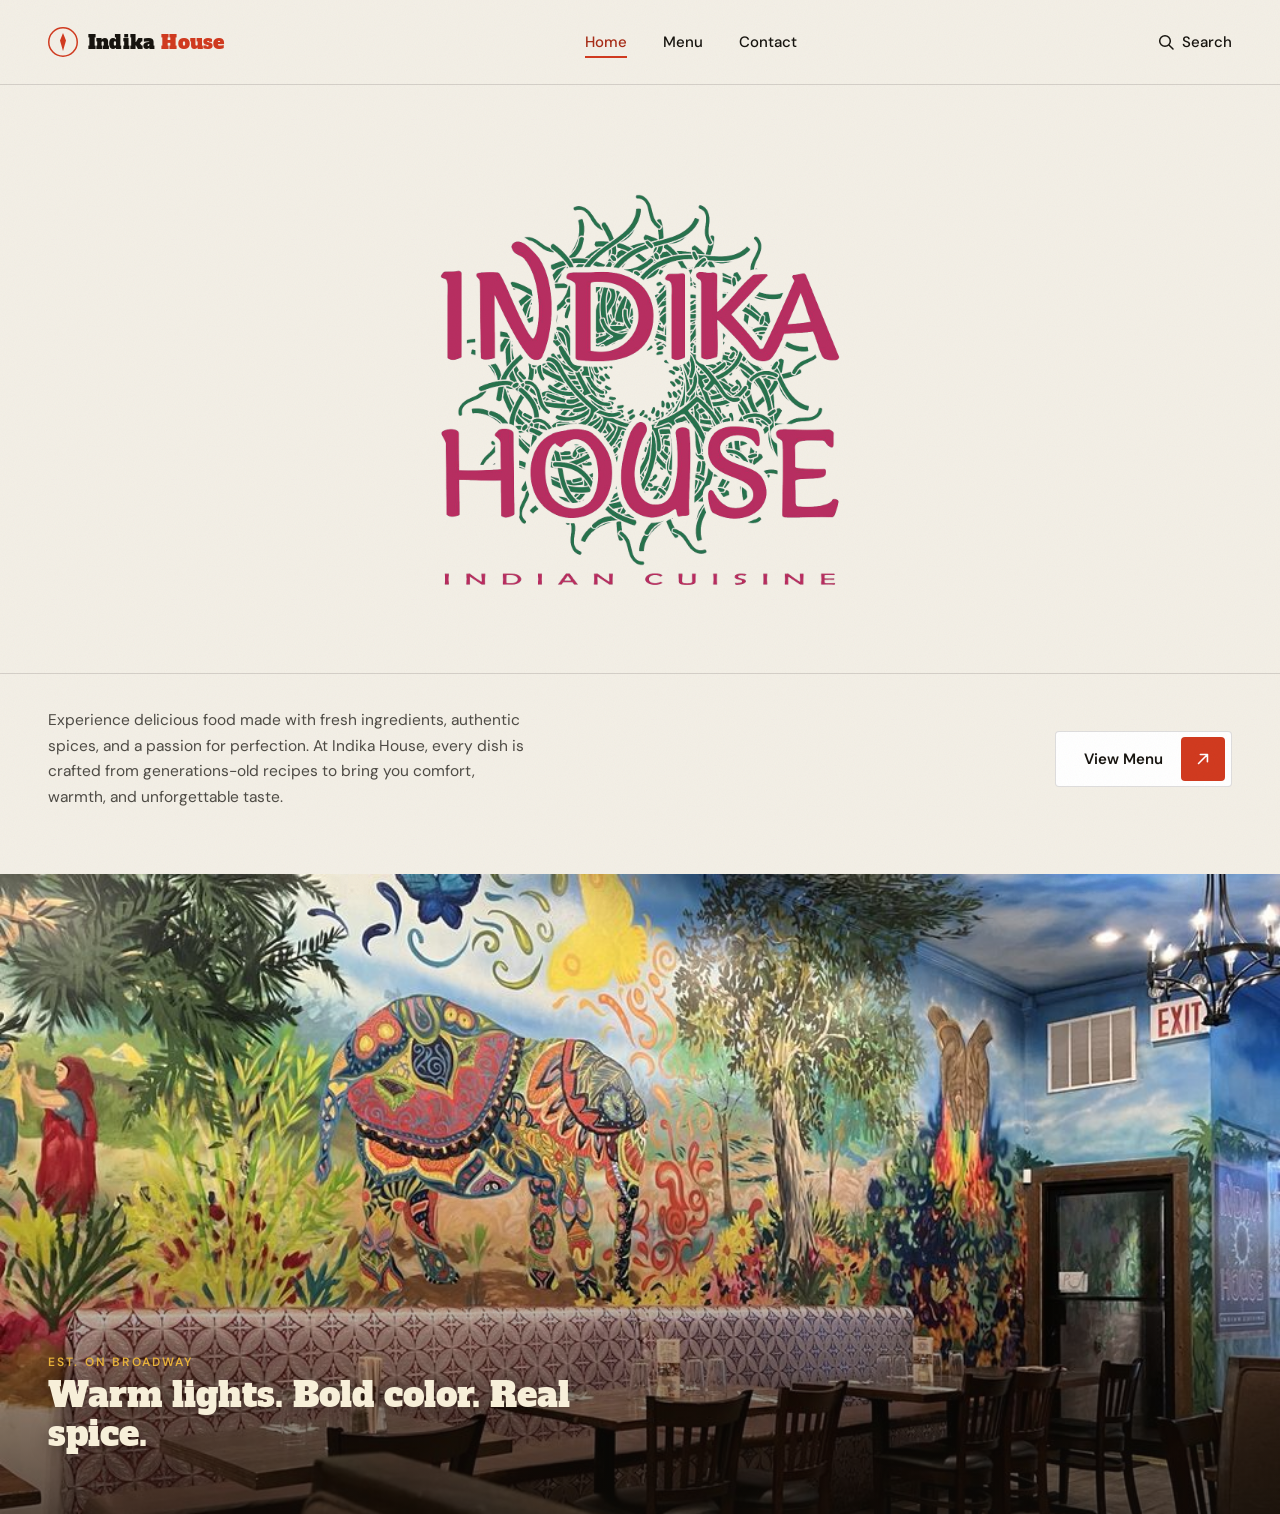
==== index.html @ 2efe0230 "Merge View Menu button and arrow into a single hover-animated button The white button and the separa" ====
<!doctype html>
<html lang="en">
<head>
<meta charset="UTF-8" />
<meta name="viewport" content="width=device-width, initial-scale=1.0" />
<title>Indika House — Indian Cuisine</title>
<meta name="description" content="Indika House — authentic Indian cuisine made with fresh ingredients and traditional flavor." />

<link rel="stylesheet" href="css/style.css" />
</head>
<body>

<div class="noise-overlay" aria-hidden="true"></div>

<header class="site-header">
  <div class="wrap header-inner">
    <a href="#top" class="logo">
      <span class="logo-mark" aria-hidden="true">
        <svg viewBox="0 0 40 40" width="30" height="30">
          <circle cx="20" cy="20" r="19" fill="none" stroke="currentColor" stroke-width="2"/>
          <path d="M20 8 L24 18 L20 32 L16 18 Z" fill="currentColor"/>
        </svg>
      </span>
      <span class="logo-text">Indika <span class="logo-text-accent">House</span></span>
    </a>

    <nav class="main-nav" aria-label="Primary">
      <a href="index.html" class="active">Home</a>
      <a href="menu.html">Menu</a>
      <a href="contact.html">Contact</a>
    </nav>

    <div class="header-actions">
      <button class="icon-link" type="button" aria-label="Search">
        <svg width="16" height="16" viewBox="0 0 16 16"><circle cx="7" cy="7" r="5.3" fill="none" stroke="currentColor" stroke-width="1.5"/><line x1="11.2" y1="11.2" x2="15" y2="15" stroke="currentColor" stroke-width="1.5" stroke-linecap="round"/></svg>
        <span>Search</span>
      </button>
    </div>
  </div>
</header>

<main id="top">

  <section class="hero">
    <div class="wrap">
      <h1 class="hero-title hero-title--logo">
        <span class="line line-1">
          <img class="hero-logo-img" src="images/logo.png" alt="Indika House — Indian Cuisine" />
        </span>
      </h1>
    </div>

    <div class="hero-rule"></div>

    <div class="wrap hero-lower">
      <p class="hero-copy">
        Experience delicious food made with fresh ingredients, authentic spices, and a passion for
        perfection. At Indika House, every dish is crafted from generations-old recipes to bring you
        comfort, warmth, and unforgettable taste.
      </p>
      <div class="hero-cta">
        <a href="menu.html" class="btn-view-menu">
          <span>View Menu</span>
          <span class="btn-view-menu-icon" aria-hidden="true">
            <svg width="16" height="16" viewBox="0 0 18 18"><path d="M4 14L14 4M14 4H6M14 4V12" stroke="currentColor" stroke-width="1.8" fill="none" stroke-linecap="round" stroke-linejoin="round"/></svg>
          </span>
        </a>
      </div>
    </div>
  </section>

  <section class="interior" aria-label="Restaurant interior">
    <div class="interior-photo"></div>

    <div class="interior-caption wrap">
      <span class="interior-caption-eyebrow">Est. on Broadway</span>
      <span class="interior-caption-title">Warm lights. Bold color. Real spice.</span>
    </div>
  </section>

</main>

<script src="js/main.js"></script>
</body>
</html>
---- css/style.css ----
/* ---------------------------------------------------------
   Fonts (self-hosted)
--------------------------------------------------------- */
@font-face {
  font-family: "Alfa Slab One";
  font-style: normal;
  font-weight: 400;
  font-display: swap;
  src: url("../fonts/alfa-slab-one-latin.woff2") format("woff2");
}
@font-face {
  font-family: "DM Sans";
  font-style: normal;
  font-weight: 100 1000;
  font-display: swap;
  src: url("../fonts/dm-sans-variable.woff2") format("woff2-variations"), url("../fonts/dm-sans-variable.woff2") format("woff2");
}

/* ---------------------------------------------------------
   Indika House — design tokens
--------------------------------------------------------- */
:root {
  --cream: #f3efe6;
  --cream-2: #ece5d6;
  --ink: #17140f;
  --red: #d13a1f;
  --red-dark: #a72c17;
  --gold: #e7b23a;
  --green: #2c3f2b;
  --line: rgba(23, 20, 15, 0.14);

  --font-display: "Alfa Slab One", "Georgia", serif;
  --font-body: "DM Sans", "Helvetica Neue", Arial, sans-serif;

  --wrap: 1240px;
}

* { box-sizing: border-box; }

html { scroll-behavior: smooth; }

body {
  margin: 0;
  background: var(--cream);
  color: var(--ink);
  font-family: var(--font-body);
  -webkit-font-smoothing: antialiased;
  overflow-x: hidden;
}

a { color: inherit; text-decoration: none; }
button { font-family: inherit; cursor: pointer; }

.wrap {
  max-width: var(--wrap);
  margin: 0 auto;
  padding: 0 28px;
}

/* subtle paper grain over the whole page */
.noise-overlay {
  position: fixed;
  inset: 0;
  pointer-events: none;
  z-index: 999;
  opacity: 0.05;
  mix-blend-mode: multiply;
  background-image: url("data:image/svg+xml;utf8,<svg xmlns='http://www.w3.org/2000/svg' width='120' height='120'><filter id='n'><feTurbulence type='fractalNoise' baseFrequency='0.9' numOctaves='2' stitchTiles='stitch'/></filter><rect width='100%25' height='100%25' filter='url(%23n)'/></svg>");
}

/* ---------------------------------------------------------
   Header
--------------------------------------------------------- */
.site-header {
  border-bottom: 1px solid var(--line);
  position: relative;
  z-index: 10;
}

.header-inner {
  display: flex;
  align-items: center;
  justify-content: space-between;
  gap: 24px;
  height: 84px;
}

.logo {
  display: flex;
  align-items: center;
  gap: 10px;
  flex-shrink: 0;
}
.logo-mark { color: var(--red); display: flex; }
.logo-text {
  font-family: var(--font-display);
  font-size: 19px;
  letter-spacing: 0.01em;
  color: var(--ink);
}
.logo-text-accent { color: var(--red); }

.main-nav {
  display: flex;
  align-items: center;
  gap: 36px;
  font-size: 15px;
  font-weight: 500;
}
.main-nav a {
  display: inline-flex;
  align-items: center;
  gap: 6px;
  position: relative;
  padding: 4px 0;
  transition: color 0.2s ease;
}
.main-nav a::after {
  content: "";
  position: absolute;
  left: 0; right: 100%;
  bottom: -2px;
  height: 2px;
  background: var(--red);
  transition: right 0.25s ease;
}
.main-nav a:hover { color: var(--red-dark); }
.main-nav a:hover::after { right: 0; }
.main-nav a.active { color: var(--red-dark); }
.main-nav a.active::after { right: 0; }

.header-actions {
  display: flex;
  align-items: center;
  gap: 22px;
  font-size: 15px;
  font-weight: 500;
  flex-shrink: 0;
}
.icon-link {
  display: inline-flex;
  align-items: center;
  gap: 8px;
  background: none;
  border: none;
  color: inherit;
  padding: 0;
  font-size: 15px;
  font-weight: 500;
}
.icon-link:hover { color: var(--red-dark); }

/* ---------------------------------------------------------
   Hero
--------------------------------------------------------- */
.hero {
  padding-top: 56px;
}

.hero-title {
  margin: 0;
  font-family: var(--font-display);
  line-height: 0.82;
  text-align: center;
  letter-spacing: -0.01em;
}

.line { display: block; overflow: hidden; }

.word {
  display: inline-block;
  font-size: clamp(64px, 16vw, 232px);
  opacity: 0;
  transform: translateY(70%);
  animation: riseIn 0.9s cubic-bezier(0.16, 1, 0.3, 1) forwards;
}
.word-indika {
  color: var(--red);
  animation-delay: 0.05s;
}
.word-house {
  color: var(--ink);
  -webkit-text-stroke: 0px;
  animation-delay: 0.22s;
}

@keyframes riseIn {
  to { opacity: 1; transform: translateY(0); }
}

.hero-title--logo { padding: 8px 0 4px; }

.hero-logo-img {
  display: block;
  margin: 0 auto;
  width: min(480px, 76vw);
  height: auto;
  opacity: 0;
  transform: translateY(70%);
  animation: riseIn 0.9s cubic-bezier(0.16, 1, 0.3, 1) forwards;
  animation-delay: 0.12s;
}

.hero-rule {
  height: 1px;
  background: var(--line);
  margin: 40px 0 0;
}

.hero-lower {
  display: grid;
  grid-template-columns: 1fr auto;
  align-items: center;
  gap: 40px;
  padding: 34px 28px 64px;
}

.hero-copy {
  margin: 0;
  max-width: 480px;
  font-size: 15.5px;
  line-height: 1.65;
  color: rgba(23, 20, 15, 0.75);
}

.hero-cta {
  display: flex;
  align-items: stretch;
  gap: 10px;
  flex-shrink: 0;
}

.btn-view-menu {
  display: inline-flex;
  align-items: center;
  gap: 18px;
  padding: 6px 6px 6px 28px;
  height: 56px;
  background: #fff;
  border: 1px solid var(--line);
  border-radius: 4px;
  font-weight: 600;
  font-size: 15px;
  color: var(--ink);
  white-space: nowrap;
  transition: background 0.25s ease, color 0.25s ease, transform 0.25s ease, box-shadow 0.25s ease;
}
.btn-view-menu:hover {
  background: var(--ink);
  color: var(--cream);
  transform: translateY(-2px);
  box-shadow: 0 10px 24px rgba(23, 20, 15, 0.16);
}

.btn-view-menu-icon {
  display: inline-flex;
  align-items: center;
  justify-content: center;
  width: 44px;
  height: 44px;
  border-radius: 4px;
  background: var(--red);
  color: #fff;
  flex-shrink: 0;
  transition: background 0.25s ease, transform 0.35s cubic-bezier(0.2, 0.8, 0.2, 1);
}
.btn-view-menu:hover .btn-view-menu-icon {
  background: var(--red-dark);
  transform: rotate(45deg);
}
.btn-view-menu:active .btn-view-menu-icon {
  transform: rotate(45deg) scale(0.92);
}

/* ---------------------------------------------------------
   Simple page hero (Menu / Contact placeholders)
--------------------------------------------------------- */
.page-hero {
  padding-top: 56px;
  min-height: calc(100vh - 85px);
}

.page-title {
  margin: 0;
  font-family: var(--font-display);
  font-size: clamp(48px, 10vw, 110px);
  color: var(--red);
  line-height: 1;
}

.page-placeholder {
  max-width: 480px;
  margin: 34px 0 0;
  font-size: 15.5px;
  line-height: 1.65;
  color: rgba(23, 20, 15, 0.75);
}

/* ---------------------------------------------------------
   Contact page
--------------------------------------------------------- */
.contact-hero {
  min-height: calc(100vh - 85px);
  display: flex;
  align-items: center;
  justify-content: center;
  padding: 64px 0;
}

.contact-center {
  max-width: 520px;
  width: 100%;
  text-align: center;
}

.page-title--center { text-align: center; }

.contact-lines {
  margin: 34px 0 0;
}

.contact-line {
  margin: 0 0 12px;
  font-size: 17px;
}
.contact-line:last-child { margin-bottom: 0; }

.contact-label {
  font-weight: 700;
  margin-right: 6px;
}

.contact-value a {
  color: var(--red);
  text-decoration: underline;
  text-underline-offset: 3px;
  transition: color 0.2s ease;
}
.contact-value a:hover { color: var(--red-dark); }

.contact-rule {
  height: 1px;
  background: var(--line);
  margin: 40px auto;
  width: 100%;
  max-width: 340px;
}

.hours-title {
  margin: 0 0 20px;
  font-family: var(--font-display);
  font-size: clamp(26px, 4vw, 36px);
  color: var(--ink);
}

.hours-list {
  margin: 0 auto;
  max-width: 360px;
}

.hours-row {
  display: flex;
  justify-content: space-between;
  gap: 16px;
  padding: 10px 0;
  border-bottom: 1px solid var(--line);
  font-size: 14.5px;
}
.hours-row:last-child { border-bottom: none; }
.hours-row dt { font-weight: 600; }
.hours-row dd {
  margin: 0;
  color: rgba(23, 20, 15, 0.75);
  text-align: right;
}

/* ---------------------------------------------------------
   Interior photo section
--------------------------------------------------------- */
.interior {
  position: relative;
  isolation: isolate;
}

.interior-photo {
  width: 100%;
  aspect-ratio: 2 / 1;
  background-color: var(--green);
  background-image: url("../images/interior.jpg");
  background-size: cover;
  background-position: center 32%;
}

.interior-photo::after {
  content: "";
  position: absolute;
  inset: 0;
  background: linear-gradient(to top, rgba(15, 12, 8, 0.65), rgba(15, 12, 8, 0) 55%);
}

.interior-caption {
  position: absolute;
  left: 0; right: 0;
  bottom: 60px;
  display: flex;
  flex-direction: column;
  gap: 6px;
  color: #f7efd9;
  pointer-events: none;
  z-index: 1;
}
.interior-caption-eyebrow {
  font-size: 12px;
  letter-spacing: 0.18em;
  text-transform: uppercase;
  color: var(--gold);
  font-weight: 600;
}
.interior-caption-title {
  font-family: var(--font-display);
  font-size: clamp(20px, 3vw, 34px);
  max-width: 560px;
  line-height: 1.15;
  text-shadow: 0 2px 18px rgba(0,0,0,0.35);
}

/* ---------------------------------------------------------
   Responsive
--------------------------------------------------------- */
@media (max-width: 760px) {
  .header-inner { height: 68px; }
  .main-nav { display: none; }
  .header-actions .icon-link span { display: none; }
  .logo-text { font-size: 16px; }

  .hero { padding-top: 32px; }
  .hero-lower {
    grid-template-columns: 1fr;
    padding: 26px 20px 44px;
    gap: 24px;
  }
  .hero-cta { width: 100%; }
  .btn-view-menu { flex: 1; }

  .interior-photo { aspect-ratio: 4 / 3; background-position: center 25%; }
  .interior-caption { bottom: 40px; }
}
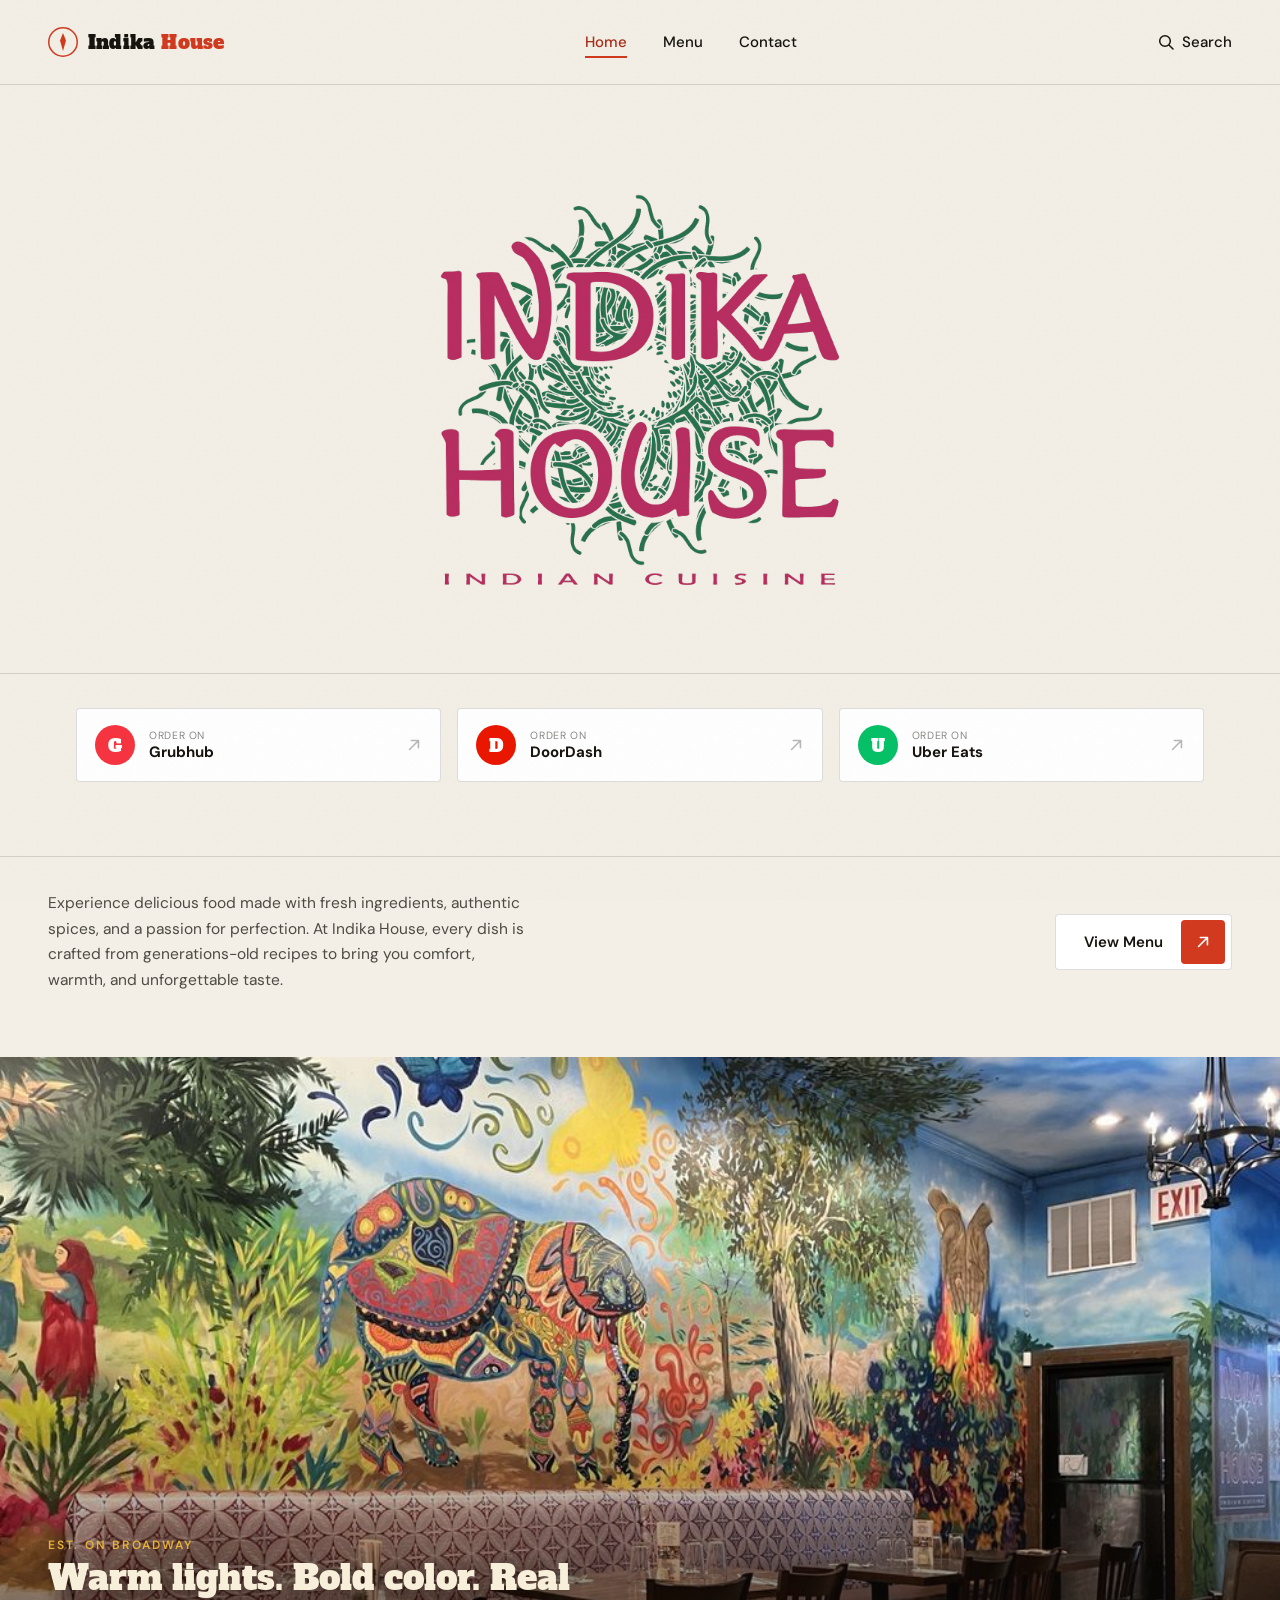
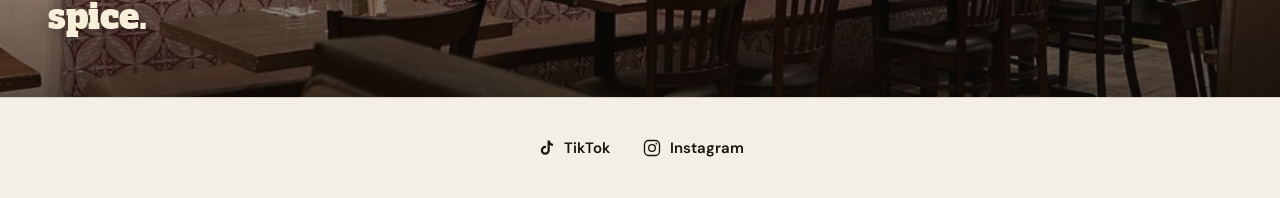
==== commit f70c6614: "Add mobile nav menu, move socials to home footer, add order-online links - Fixes a real gap: on mobi" ====
--- a/index.html
+++ b/index.html
@@ -35,8 +35,17 @@
         <svg width="16" height="16" viewBox="0 0 16 16"><circle cx="7" cy="7" r="5.3" fill="none" stroke="currentColor" stroke-width="1.5"/><line x1="11.2" y1="11.2" x2="15" y2="15" stroke="currentColor" stroke-width="1.5" stroke-linecap="round"/></svg>
         <span>Search</span>
       </button>
+      <button class="menu-toggle" id="menuToggle" type="button" aria-label="Open menu" aria-expanded="false" aria-controls="mobileNav">
+        <span></span><span></span><span></span>
+      </button>
     </div>
   </div>
+
+  <nav class="mobile-nav" id="mobileNav" aria-label="Mobile">
+    <a href="index.html" class="active">Home</a>
+    <a href="menu.html">Menu</a>
+    <a href="contact.html">Contact</a>
+  </nav>
 </header>
 
 <main id="top">
@@ -48,6 +57,37 @@
           <img class="hero-logo-img" src="images/logo.png" alt="Indika House — Indian Cuisine" />
         </span>
       </h1>
+    </div>
+
+    <div class="hero-rule"></div>
+
+    <div class="wrap">
+      <div class="order-links">
+        <a class="order-card order-card-grubhub" href="https://www.grubhub.com/restaurant/indika-house-943-broadway-brooklyn/1721730" target="_blank" rel="noopener">
+          <span class="order-card-badge" aria-hidden="true">G</span>
+          <span class="order-card-text">
+            <span class="order-card-label">Order on</span>
+            <span class="order-card-name">Grubhub</span>
+          </span>
+          <svg class="order-card-arrow" width="16" height="16" viewBox="0 0 18 18" aria-hidden="true"><path d="M4 14L14 4M14 4H6M14 4V12" stroke="currentColor" stroke-width="1.8" fill="none" stroke-linecap="round" stroke-linejoin="round"/></svg>
+        </a>
+        <a class="order-card order-card-doordash" href="https://www.doordash.com/store/indika-house-brooklyn-831916/39989585/" target="_blank" rel="noopener">
+          <span class="order-card-badge" aria-hidden="true">D</span>
+          <span class="order-card-text">
+            <span class="order-card-label">Order on</span>
+            <span class="order-card-name">DoorDash</span>
+          </span>
+          <svg class="order-card-arrow" width="16" height="16" viewBox="0 0 18 18" aria-hidden="true"><path d="M4 14L14 4M14 4H6M14 4V12" stroke="currentColor" stroke-width="1.8" fill="none" stroke-linecap="round" stroke-linejoin="round"/></svg>
+        </a>
+        <a class="order-card order-card-ubereats" href="https://www.ubereats.com/store/indika-house/-R9x24MRReeXUAPD_mfpsg?diningMode=PICKUP" target="_blank" rel="noopener">
+          <span class="order-card-badge" aria-hidden="true">U</span>
+          <span class="order-card-text">
+            <span class="order-card-label">Order on</span>
+            <span class="order-card-name">Uber Eats</span>
+          </span>
+          <svg class="order-card-arrow" width="16" height="16" viewBox="0 0 18 18" aria-hidden="true"><path d="M4 14L14 4M14 4H6M14 4V12" stroke="currentColor" stroke-width="1.8" fill="none" stroke-linecap="round" stroke-linejoin="round"/></svg>
+        </a>
+      </div>
     </div>
 
     <div class="hero-rule"></div>
@@ -80,6 +120,21 @@
 
 </main>
 
+<footer class="site-footer">
+  <div class="wrap">
+    <div class="social-links">
+      <a href="https://www.tiktok.com/@indikahouse" target="_blank" rel="noopener" class="social-link">
+        <svg width="20" height="20" viewBox="0 0 24 24" aria-hidden="true"><path d="M16.5 3c.3 2.1 1.7 3.7 3.8 4v2.6c-1.4 0-2.7-.4-3.8-1.2v6.4a5.4 5.4 0 1 1-5.4-5.4c.3 0 .6 0 .9.1v2.7a2.7 2.7 0 1 0 1.9 2.6V3h2.6z" fill="currentColor"/></svg>
+        <span>TikTok</span>
+      </a>
+      <a href="https://www.instagram.com/indikahouse/" target="_blank" rel="noopener" class="social-link">
+        <svg width="20" height="20" viewBox="0 0 24 24" aria-hidden="true"><rect x="3" y="3" width="18" height="18" rx="5" fill="none" stroke="currentColor" stroke-width="1.6"/><circle cx="12" cy="12" r="4" fill="none" stroke="currentColor" stroke-width="1.6"/><circle cx="17.2" cy="6.8" r="1" fill="currentColor"/></svg>
+        <span>Instagram</span>
+      </a>
+    </div>
+  </div>
+</footer>
+
 <script src="js/main.js"></script>
 </body>
 </html>
--- a/css/style.css
+++ b/css/style.css
@@ -149,6 +149,53 @@
   font-weight: 500;
 }
 .icon-link:hover { color: var(--red-dark); }
+
+.menu-toggle {
+  display: none;
+  flex-direction: column;
+  justify-content: center;
+  align-items: center;
+  gap: 5px;
+  width: 32px;
+  height: 32px;
+  padding: 0;
+  background: none;
+  border: none;
+  cursor: pointer;
+  flex-shrink: 0;
+}
+.menu-toggle span {
+  display: block;
+  width: 22px;
+  height: 2px;
+  background: var(--ink);
+  border-radius: 2px;
+  transition: transform 0.25s ease, opacity 0.2s ease;
+}
+.menu-toggle.is-active span:nth-child(1) { transform: translateY(7px) rotate(45deg); }
+.menu-toggle.is-active span:nth-child(2) { opacity: 0; }
+.menu-toggle.is-active span:nth-child(3) { transform: translateY(-7px) rotate(-45deg); }
+
+.mobile-nav {
+  display: none;
+  flex-direction: column;
+  position: absolute;
+  top: 100%;
+  left: 0;
+  right: 0;
+  background: var(--cream);
+  border-bottom: 1px solid var(--line);
+  box-shadow: 0 16px 28px rgba(23, 20, 15, 0.1);
+}
+.mobile-nav.is-open { display: flex; }
+.mobile-nav a {
+  padding: 16px 28px;
+  border-top: 1px solid var(--line);
+  font-size: 16px;
+  font-weight: 600;
+}
+.mobile-nav a:first-child { border-top: none; }
+.mobile-nav a.active { color: var(--red-dark); }
 
 /* ---------------------------------------------------------
    Hero
@@ -273,6 +320,87 @@
 }
 
 /* ---------------------------------------------------------
+   Order-online links (Grubhub / DoorDash / Uber Eats)
+--------------------------------------------------------- */
+.order-links {
+  display: grid;
+  grid-template-columns: repeat(3, 1fr);
+  gap: 16px;
+  padding: 34px 28px;
+}
+
+.order-card {
+  display: flex;
+  align-items: center;
+  gap: 14px;
+  padding: 16px 18px;
+  background: #fff;
+  border: 1px solid var(--line);
+  border-radius: 4px;
+  transition: transform 0.2s ease, box-shadow 0.2s ease, border-color 0.2s ease;
+}
+.order-card:hover {
+  transform: translateY(-2px);
+  box-shadow: 0 10px 24px rgba(23, 20, 15, 0.1);
+}
+
+.order-card-badge {
+  display: flex;
+  align-items: center;
+  justify-content: center;
+  width: 40px;
+  height: 40px;
+  border-radius: 50%;
+  flex-shrink: 0;
+  font-family: var(--font-display);
+  font-size: 18px;
+  color: #fff;
+}
+.order-card-grubhub .order-card-badge { background: #f63440; }
+.order-card-grubhub:hover { border-color: #f63440; }
+.order-card-doordash .order-card-badge { background: #eb1700; }
+.order-card-doordash:hover { border-color: #eb1700; }
+.order-card-ubereats .order-card-badge { background: #06c167; }
+.order-card-ubereats:hover { border-color: #06c167; }
+
+.order-card-text {
+  display: flex;
+  flex-direction: column;
+  min-width: 0;
+}
+.order-card-label {
+  font-size: 10.5px;
+  letter-spacing: 0.06em;
+  text-transform: uppercase;
+  color: rgba(23, 20, 15, 0.5);
+}
+.order-card-name {
+  font-weight: 700;
+  font-size: 15px;
+  color: var(--ink);
+}
+
+.order-card-arrow {
+  margin-left: auto;
+  color: rgba(23, 20, 15, 0.3);
+  flex-shrink: 0;
+  transition: transform 0.2s ease, color 0.2s ease;
+}
+.order-card:hover .order-card-arrow {
+  transform: translate(2px, -2px);
+  color: var(--ink);
+}
+
+/* ---------------------------------------------------------
+   Site footer
+--------------------------------------------------------- */
+.site-footer {
+  border-top: 1px solid var(--line);
+  padding: 40px 0;
+}
+.site-footer .social-links { gap: 32px; }
+
+/* ---------------------------------------------------------
    Simple page hero (Menu / Contact placeholders)
 --------------------------------------------------------- */
 .page-hero {
@@ -297,6 +425,168 @@
 }
 
 /* ---------------------------------------------------------
+   Menu page
+--------------------------------------------------------- */
+.menu-hero {
+  padding-top: 56px;
+  padding-bottom: 34px;
+}
+
+.menu-hero-note {
+  max-width: 480px;
+  margin: 20px 0 0;
+  font-size: 15.5px;
+  line-height: 1.6;
+  color: rgba(23, 20, 15, 0.75);
+}
+
+.menu-jumpnav {
+  display: flex;
+  flex-wrap: wrap;
+  gap: 8px 10px;
+  margin: 30px 0 0;
+}
+.menu-jumpnav a {
+  font-size: 13px;
+  font-weight: 500;
+  padding: 7px 14px;
+  border: 1px solid var(--line);
+  border-radius: 999px;
+  white-space: nowrap;
+  transition: border-color 0.2s ease, color 0.2s ease, background 0.2s ease;
+}
+.menu-jumpnav a:hover {
+  border-color: var(--red);
+  color: var(--red-dark);
+}
+
+.menu-shell {
+  padding-top: 56px;
+  padding-bottom: 80px;
+}
+
+.menu-category {
+  scroll-margin-top: 24px;
+  padding-top: 8px;
+  margin-top: 56px;
+}
+.menu-category:first-child { margin-top: 0; }
+
+.menu-category-title {
+  margin: 0;
+  font-family: var(--font-display);
+  font-size: clamp(26px, 4vw, 38px);
+  color: var(--red);
+  line-height: 1.05;
+}
+
+.menu-category-note {
+  margin: 8px 0 0;
+  font-size: 13.5px;
+  font-style: italic;
+  color: rgba(23, 20, 15, 0.6);
+}
+
+.menu-category-items {
+  margin-top: 22px;
+}
+
+.menu-item {
+  padding: 16px 0;
+  border-bottom: 1px solid var(--line);
+}
+.menu-category-items .menu-item:last-child { border-bottom: none; }
+
+.menu-item-row {
+  display: flex;
+  align-items: baseline;
+  gap: 10px;
+}
+
+.menu-item-name {
+  font-weight: 700;
+  font-size: 15.5px;
+  flex-shrink: 0;
+}
+
+.tag-best {
+  display: inline-block;
+  margin-left: 8px;
+  padding: 2px 9px;
+  border-radius: 999px;
+  background: var(--red);
+  color: #fff;
+  font-size: 10px;
+  letter-spacing: 0.04em;
+  text-transform: uppercase;
+  font-weight: 700;
+  vertical-align: middle;
+  transform: translateY(-1px);
+}
+
+.menu-item-leader {
+  flex: 1;
+  border-bottom: 1px dotted rgba(23, 20, 15, 0.35);
+  margin-bottom: 5px;
+  min-width: 24px;
+}
+
+.menu-item-price {
+  font-weight: 600;
+  font-size: 15px;
+  white-space: nowrap;
+  flex-shrink: 0;
+}
+
+.menu-item-desc {
+  margin: 6px 0 0;
+  max-width: 560px;
+  font-size: 13.5px;
+  line-height: 1.55;
+  color: rgba(23, 20, 15, 0.7);
+}
+
+.menu-footnote {
+  margin-top: 64px;
+  padding-top: 24px;
+  border-top: 1px solid var(--line);
+  font-size: 13px;
+  color: rgba(23, 20, 15, 0.55);
+  text-align: center;
+}
+
+.back-to-top {
+  position: fixed;
+  right: 24px;
+  bottom: 24px;
+  width: 48px;
+  height: 48px;
+  display: flex;
+  align-items: center;
+  justify-content: center;
+  border: none;
+  border-radius: 50%;
+  background: var(--red);
+  color: #fff;
+  box-shadow: 0 10px 24px rgba(23, 20, 15, 0.22);
+  opacity: 0;
+  transform: translateY(12px);
+  pointer-events: none;
+  transition: opacity 0.25s ease, transform 0.25s ease, background 0.2s ease;
+  z-index: 50;
+}
+.back-to-top.is-visible {
+  opacity: 1;
+  transform: translateY(0);
+  pointer-events: auto;
+}
+.back-to-top:hover { background: var(--red-dark); }
+
+@media (max-width: 760px) {
+  .back-to-top { right: 16px; bottom: 16px; width: 44px; height: 44px; }
+}
+
+/* ---------------------------------------------------------
    Contact page
 --------------------------------------------------------- */
 .contact-hero {
@@ -373,6 +663,23 @@
   color: rgba(23, 20, 15, 0.75);
   text-align: right;
 }
+
+.social-links {
+  display: flex;
+  justify-content: center;
+  gap: 28px;
+}
+.social-link {
+  display: inline-flex;
+  align-items: center;
+  gap: 8px;
+  font-weight: 600;
+  font-size: 15px;
+  color: var(--ink);
+  transition: color 0.2s ease;
+}
+.social-link svg { flex-shrink: 0; }
+.social-link:hover { color: var(--red-dark); }
 
 /* ---------------------------------------------------------
    Interior photo section
@@ -432,8 +739,13 @@
   .main-nav { display: none; }
   .header-actions .icon-link span { display: none; }
   .logo-text { font-size: 16px; }
+  .menu-toggle { display: flex; }
 
   .hero { padding-top: 32px; }
+  .order-links {
+    grid-template-columns: 1fr;
+    padding: 24px 20px;
+  }
   .hero-lower {
     grid-template-columns: 1fr;
     padding: 26px 20px 44px;
@@ -444,4 +756,7 @@
 
   .interior-photo { aspect-ratio: 4 / 3; background-position: center 25%; }
   .interior-caption { bottom: 40px; }
-}
+
+  .menu-item-name { font-size: 15px; }
+  .menu-item-leader { min-width: 14px; }
+}
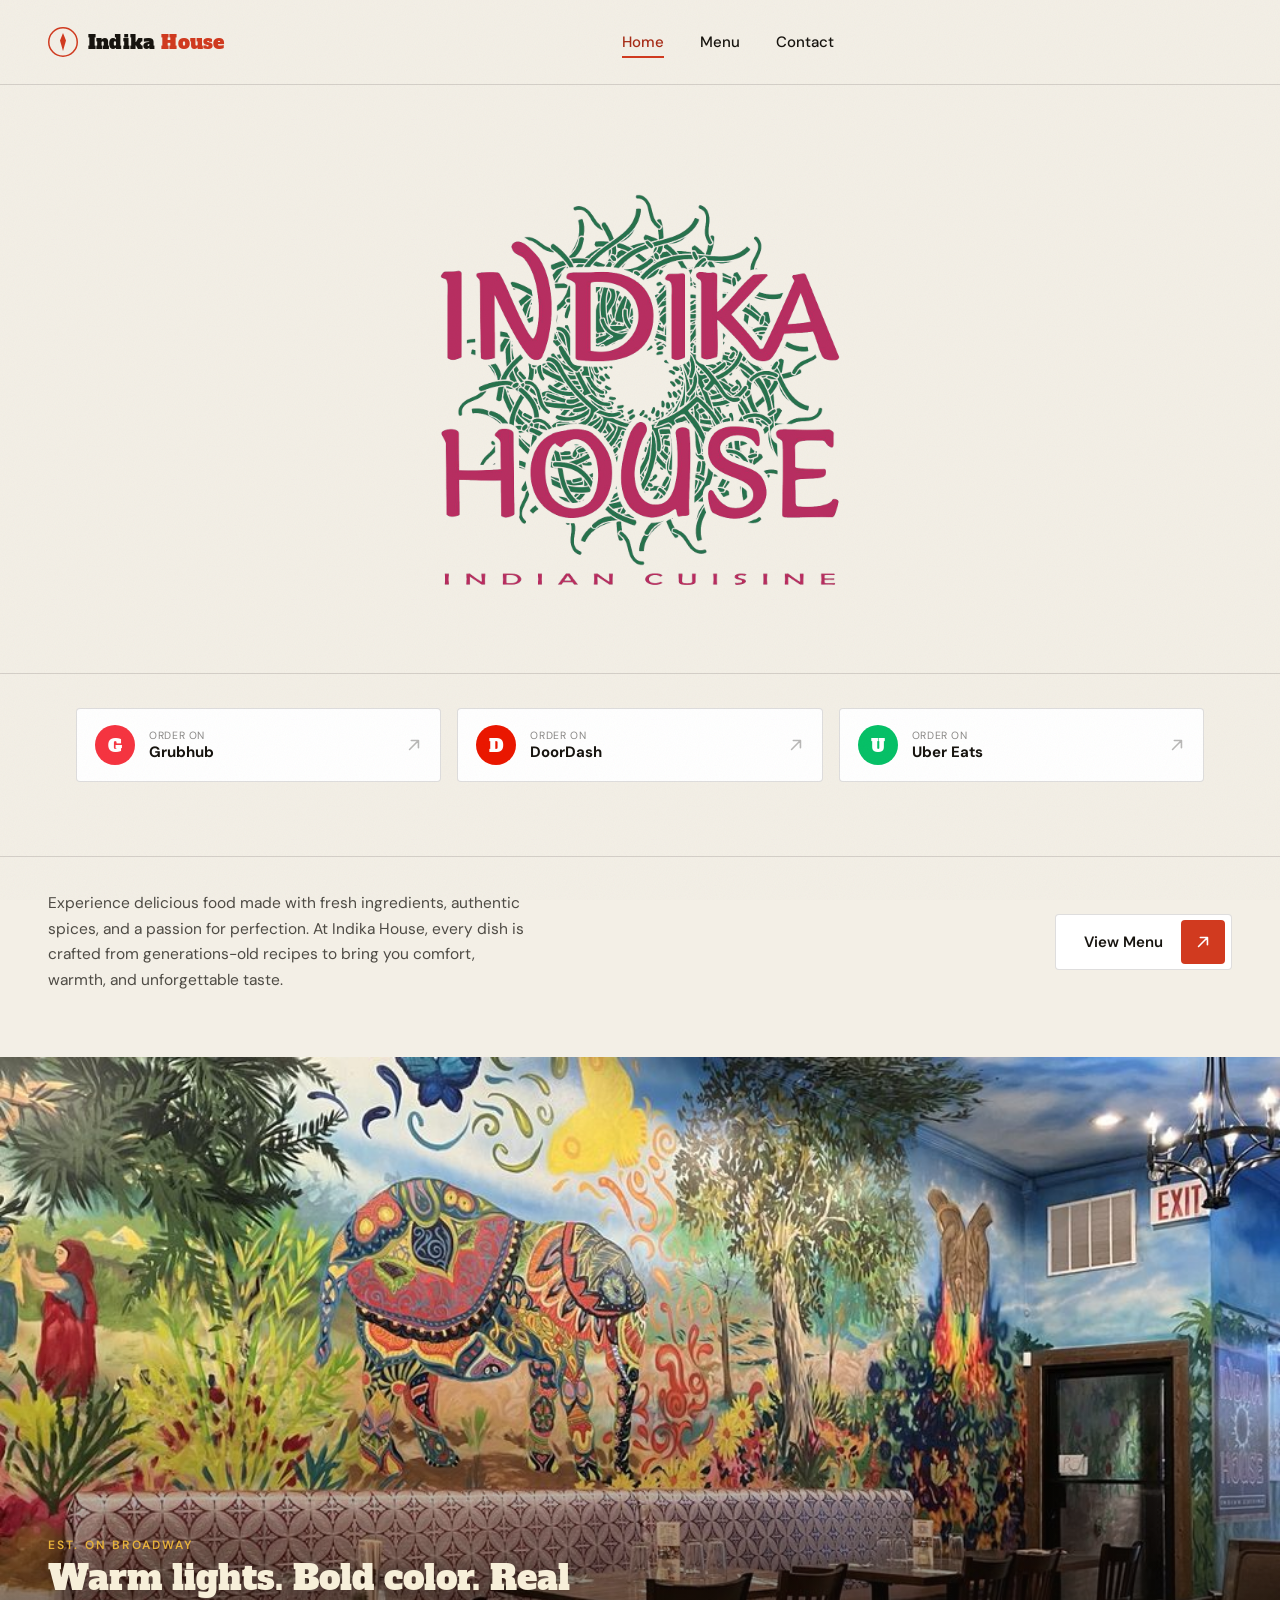
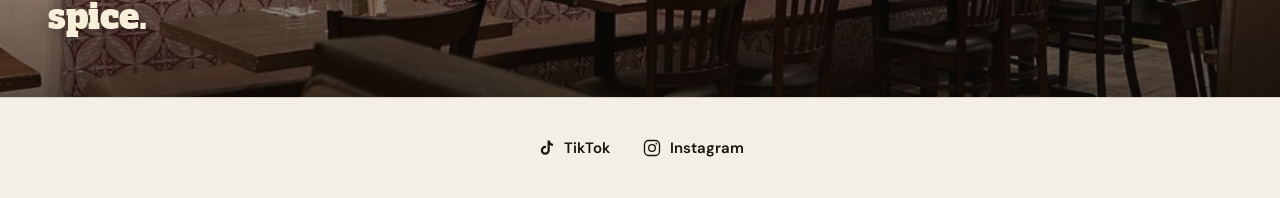
==== commit aa1275d9: "Remove non-functional search, add View Menu card to mobile order row Search button never did anythin" ====
--- a/index.html
+++ b/index.html
@@ -31,10 +31,6 @@
     </nav>
 
     <div class="header-actions">
-      <button class="icon-link" type="button" aria-label="Search">
-        <svg width="16" height="16" viewBox="0 0 16 16"><circle cx="7" cy="7" r="5.3" fill="none" stroke="currentColor" stroke-width="1.5"/><line x1="11.2" y1="11.2" x2="15" y2="15" stroke="currentColor" stroke-width="1.5" stroke-linecap="round"/></svg>
-        <span>Search</span>
-      </button>
       <button class="menu-toggle" id="menuToggle" type="button" aria-label="Open menu" aria-expanded="false" aria-controls="mobileNav">
         <span></span><span></span><span></span>
       </button>
@@ -84,6 +80,16 @@
           <span class="order-card-text">
             <span class="order-card-label">Order on</span>
             <span class="order-card-name">Uber Eats</span>
+          </span>
+          <svg class="order-card-arrow" width="16" height="16" viewBox="0 0 18 18" aria-hidden="true"><path d="M4 14L14 4M14 4H6M14 4V12" stroke="currentColor" stroke-width="1.8" fill="none" stroke-linecap="round" stroke-linejoin="round"/></svg>
+        </a>
+        <a class="order-card order-card-viewmenu mobile-only-card" href="menu.html">
+          <span class="order-card-badge" aria-hidden="true">
+            <svg width="18" height="18" viewBox="0 0 18 18"><path d="M4 14L14 4M14 4H6M14 4V12" stroke="currentColor" stroke-width="1.8" fill="none" stroke-linecap="round" stroke-linejoin="round"/></svg>
+          </span>
+          <span class="order-card-text">
+            <span class="order-card-label">See the</span>
+            <span class="order-card-name">Full Menu</span>
           </span>
           <svg class="order-card-arrow" width="16" height="16" viewBox="0 0 18 18" aria-hidden="true"><path d="M4 14L14 4M14 4H6M14 4V12" stroke="currentColor" stroke-width="1.8" fill="none" stroke-linecap="round" stroke-linejoin="round"/></svg>
         </a>
--- a/css/style.css
+++ b/css/style.css
@@ -137,19 +137,6 @@
   font-weight: 500;
   flex-shrink: 0;
 }
-.icon-link {
-  display: inline-flex;
-  align-items: center;
-  gap: 8px;
-  background: none;
-  border: none;
-  color: inherit;
-  padding: 0;
-  font-size: 15px;
-  font-weight: 500;
-}
-.icon-link:hover { color: var(--red-dark); }
-
 .menu-toggle {
   display: none;
   flex-direction: column;
@@ -362,6 +349,10 @@
 .order-card-doordash:hover { border-color: #eb1700; }
 .order-card-ubereats .order-card-badge { background: #06c167; }
 .order-card-ubereats:hover { border-color: #06c167; }
+.order-card-viewmenu .order-card-badge { background: var(--red); }
+.order-card-viewmenu:hover { border-color: var(--red); }
+
+.mobile-only-card { display: none; }
 
 .order-card-text {
   display: flex;
@@ -737,7 +728,6 @@
 @media (max-width: 760px) {
   .header-inner { height: 68px; }
   .main-nav { display: none; }
-  .header-actions .icon-link span { display: none; }
   .logo-text { font-size: 16px; }
   .menu-toggle { display: flex; }
 
@@ -746,13 +736,13 @@
     grid-template-columns: 1fr;
     padding: 24px 20px;
   }
+  .mobile-only-card { display: flex; }
   .hero-lower {
     grid-template-columns: 1fr;
     padding: 26px 20px 44px;
     gap: 24px;
   }
-  .hero-cta { width: 100%; }
-  .btn-view-menu { flex: 1; }
+  .hero-cta { display: none; }
 
   .interior-photo { aspect-ratio: 4 / 3; background-position: center 25%; }
   .interior-caption { bottom: 40px; }
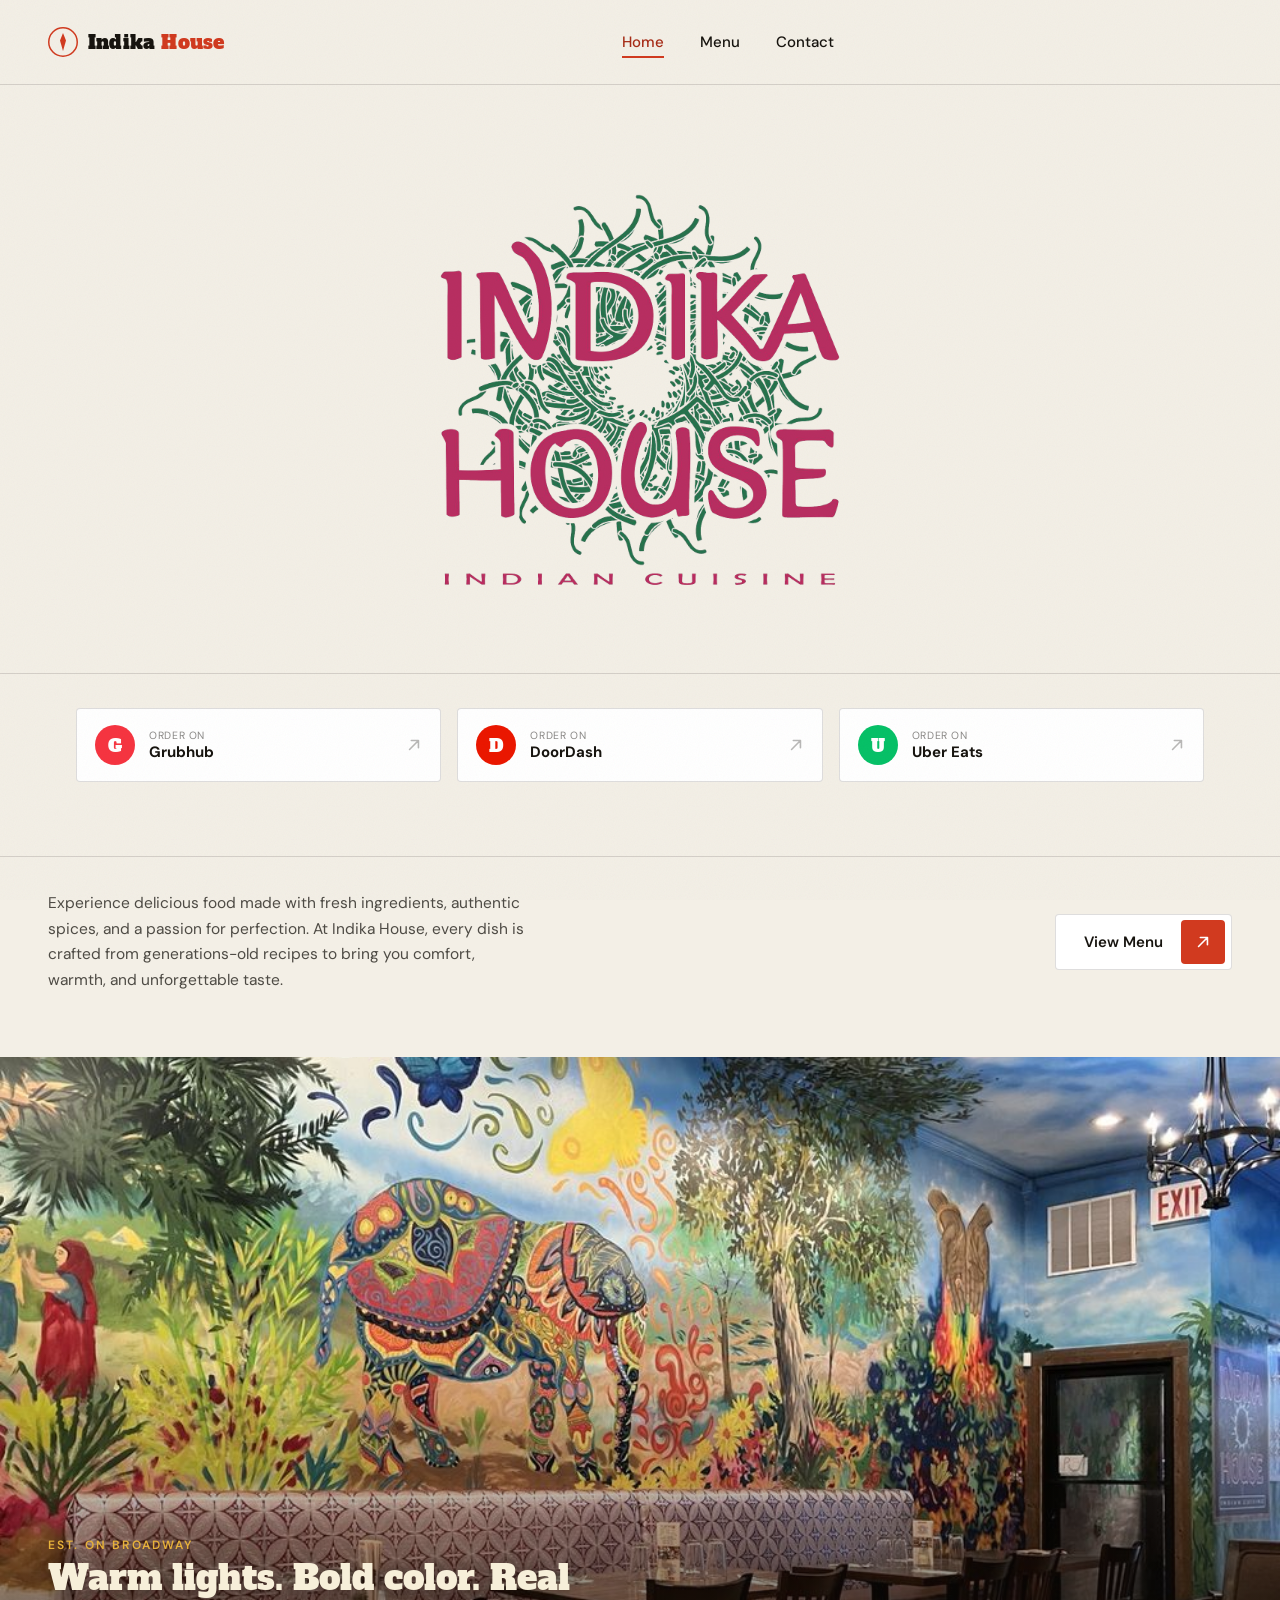
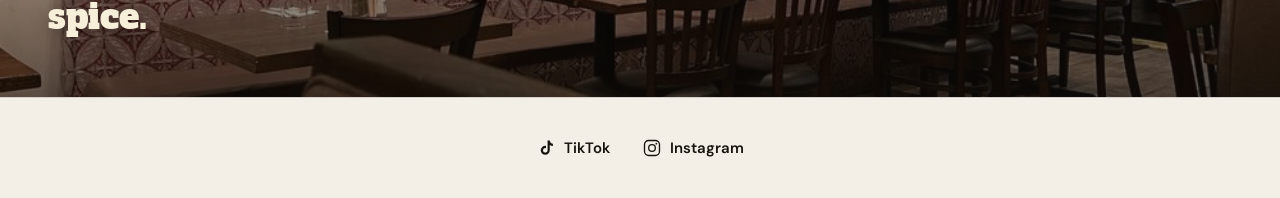
==== commit ea656c10: "Add on-page SEO: meta tags, structured data, sitemap, robots.txt - Per-page title/description writte" ====
--- a/index.html
+++ b/index.html
@@ -3,10 +3,77 @@
 <head>
 <meta charset="UTF-8" />
 <meta name="viewport" content="width=device-width, initial-scale=1.0" />
-<title>Indika House — Indian Cuisine</title>
-<meta name="description" content="Indika House — authentic Indian cuisine made with fresh ingredients and traditional flavor." />
+
+<!--
+  SEO NOTE: every "https://www.indikahousebk.com" URL below is a placeholder.
+  Once you buy a real domain, find-and-replace that string across all pages
+  (and in robots.txt / sitemap.xml) with your actual domain. See SEO-NOTES.md.
+-->
+
+<title>Indika House | Indian Restaurant in Brooklyn, NY</title>
+<meta name="description" content="Indika House is an authentic Indian restaurant on Broadway in Brooklyn, NY, serving fresh curries, tandoori, biryani, and more for dine-in, pickup, and delivery." />
+<link rel="canonical" href="https://www.indikahousebk.com/" />
+
+<meta property="og:type" content="restaurant" />
+<meta property="og:site_name" content="Indika House" />
+<meta property="og:title" content="Indika House | Indian Restaurant in Brooklyn, NY" />
+<meta property="og:description" content="Authentic Indian cuisine on Broadway in Brooklyn — dine-in, pickup, and delivery." />
+<meta property="og:image" content="https://www.indikahousebk.com/images/logo.png" />
+<meta property="og:url" content="https://www.indikahousebk.com/" />
+<meta property="og:locale" content="en_US" />
+<meta name="twitter:card" content="summary" />
+<meta name="twitter:title" content="Indika House | Indian Restaurant in Brooklyn, NY" />
+<meta name="twitter:description" content="Authentic Indian cuisine on Broadway in Brooklyn — dine-in, pickup, and delivery." />
+<meta name="twitter:image" content="https://www.indikahousebk.com/images/logo.png" />
+
+<link rel="icon" type="image/png" href="images/logo.png" />
+<link rel="apple-touch-icon" href="images/logo.png" />
 
 <link rel="stylesheet" href="css/style.css" />
+
+<script type="application/ld+json">
+{
+  "@context": "https://schema.org",
+  "@type": "Restaurant",
+  "@id": "https://www.indikahousebk.com/",
+  "name": "Indika House",
+  "image": "https://www.indikahousebk.com/images/logo.png",
+  "url": "https://www.indikahousebk.com/",
+  "telephone": "+1-718-484-3600",
+  "servesCuisine": "Indian",
+  "priceRange": "$$",
+  "menu": "https://www.indikahousebk.com/menu.html",
+  "address": {
+    "@type": "PostalAddress",
+    "streetAddress": "943 Broadway",
+    "addressLocality": "Brooklyn",
+    "addressRegion": "NY",
+    "postalCode": "11206",
+    "addressCountry": "US"
+  },
+  "openingHoursSpecification": [
+    {
+      "@type": "OpeningHoursSpecification",
+      "dayOfWeek": ["Sunday", "Monday", "Tuesday", "Wednesday", "Thursday"],
+      "opens": "11:30",
+      "closes": "22:30"
+    },
+    {
+      "@type": "OpeningHoursSpecification",
+      "dayOfWeek": ["Friday", "Saturday"],
+      "opens": "11:30",
+      "closes": "23:00"
+    }
+  ],
+  "sameAs": [
+    "https://www.tiktok.com/@indikahouse",
+    "https://www.instagram.com/indikahouse/",
+    "https://www.grubhub.com/restaurant/indika-house-943-broadway-brooklyn/1721730",
+    "https://www.doordash.com/store/indika-house-brooklyn-831916/39989585/",
+    "https://www.ubereats.com/store/indika-house/-R9x24MRReeXUAPD_mfpsg"
+  ]
+}
+</script>
 </head>
 <body>
 
@@ -49,7 +116,8 @@
   <section class="hero">
     <div class="wrap">
       <h1 class="hero-title hero-title--logo">
-        <span class="line line-1">
+        <span class="sr-only">Indika House — Indian Restaurant in Brooklyn, NY</span>
+        <span class="line line-1" aria-hidden="true">
           <img class="hero-logo-img" src="images/logo.png" alt="Indika House — Indian Cuisine" />
         </span>
       </h1>
@@ -116,7 +184,9 @@
   </section>
 
   <section class="interior" aria-label="Restaurant interior">
-    <div class="interior-photo"></div>
+    <div class="interior-photo-frame">
+      <img class="interior-photo" src="images/interior.jpg" alt="Colorful hand-painted mural and dining room inside Indika House, an Indian restaurant on Broadway in Brooklyn, NY" loading="lazy" width="1000" height="750" />
+    </div>
 
     <div class="interior-caption wrap">
       <span class="interior-caption-eyebrow">Est. on Broadway</span>
--- a/css/style.css
+++ b/css/style.css
@@ -55,6 +55,19 @@
   max-width: var(--wrap);
   margin: 0 auto;
   padding: 0 28px;
+}
+
+/* visually hidden but present for screen readers & search engines */
+.sr-only {
+  position: absolute;
+  width: 1px;
+  height: 1px;
+  padding: 0;
+  margin: -1px;
+  overflow: hidden;
+  clip: rect(0, 0, 0, 0);
+  white-space: nowrap;
+  border: 0;
 }
 
 /* subtle paper grain over the whole page */
@@ -680,16 +693,23 @@
   isolation: isolate;
 }
 
-.interior-photo {
+.interior-photo-frame {
+  position: relative;
   width: 100%;
   aspect-ratio: 2 / 1;
   background-color: var(--green);
-  background-image: url("../images/interior.jpg");
-  background-size: cover;
-  background-position: center 32%;
-}
-
-.interior-photo::after {
+  overflow: hidden;
+}
+
+.interior-photo {
+  display: block;
+  width: 100%;
+  height: 100%;
+  object-fit: cover;
+  object-position: center 32%;
+}
+
+.interior-photo-frame::after {
   content: "";
   position: absolute;
   inset: 0;
@@ -744,7 +764,8 @@
   }
   .hero-cta { display: none; }
 
-  .interior-photo { aspect-ratio: 4 / 3; background-position: center 25%; }
+  .interior-photo-frame { aspect-ratio: 4 / 3; }
+  .interior-photo { object-position: center 25%; }
   .interior-caption { bottom: 40px; }
 
   .menu-item-name { font-size: 15px; }
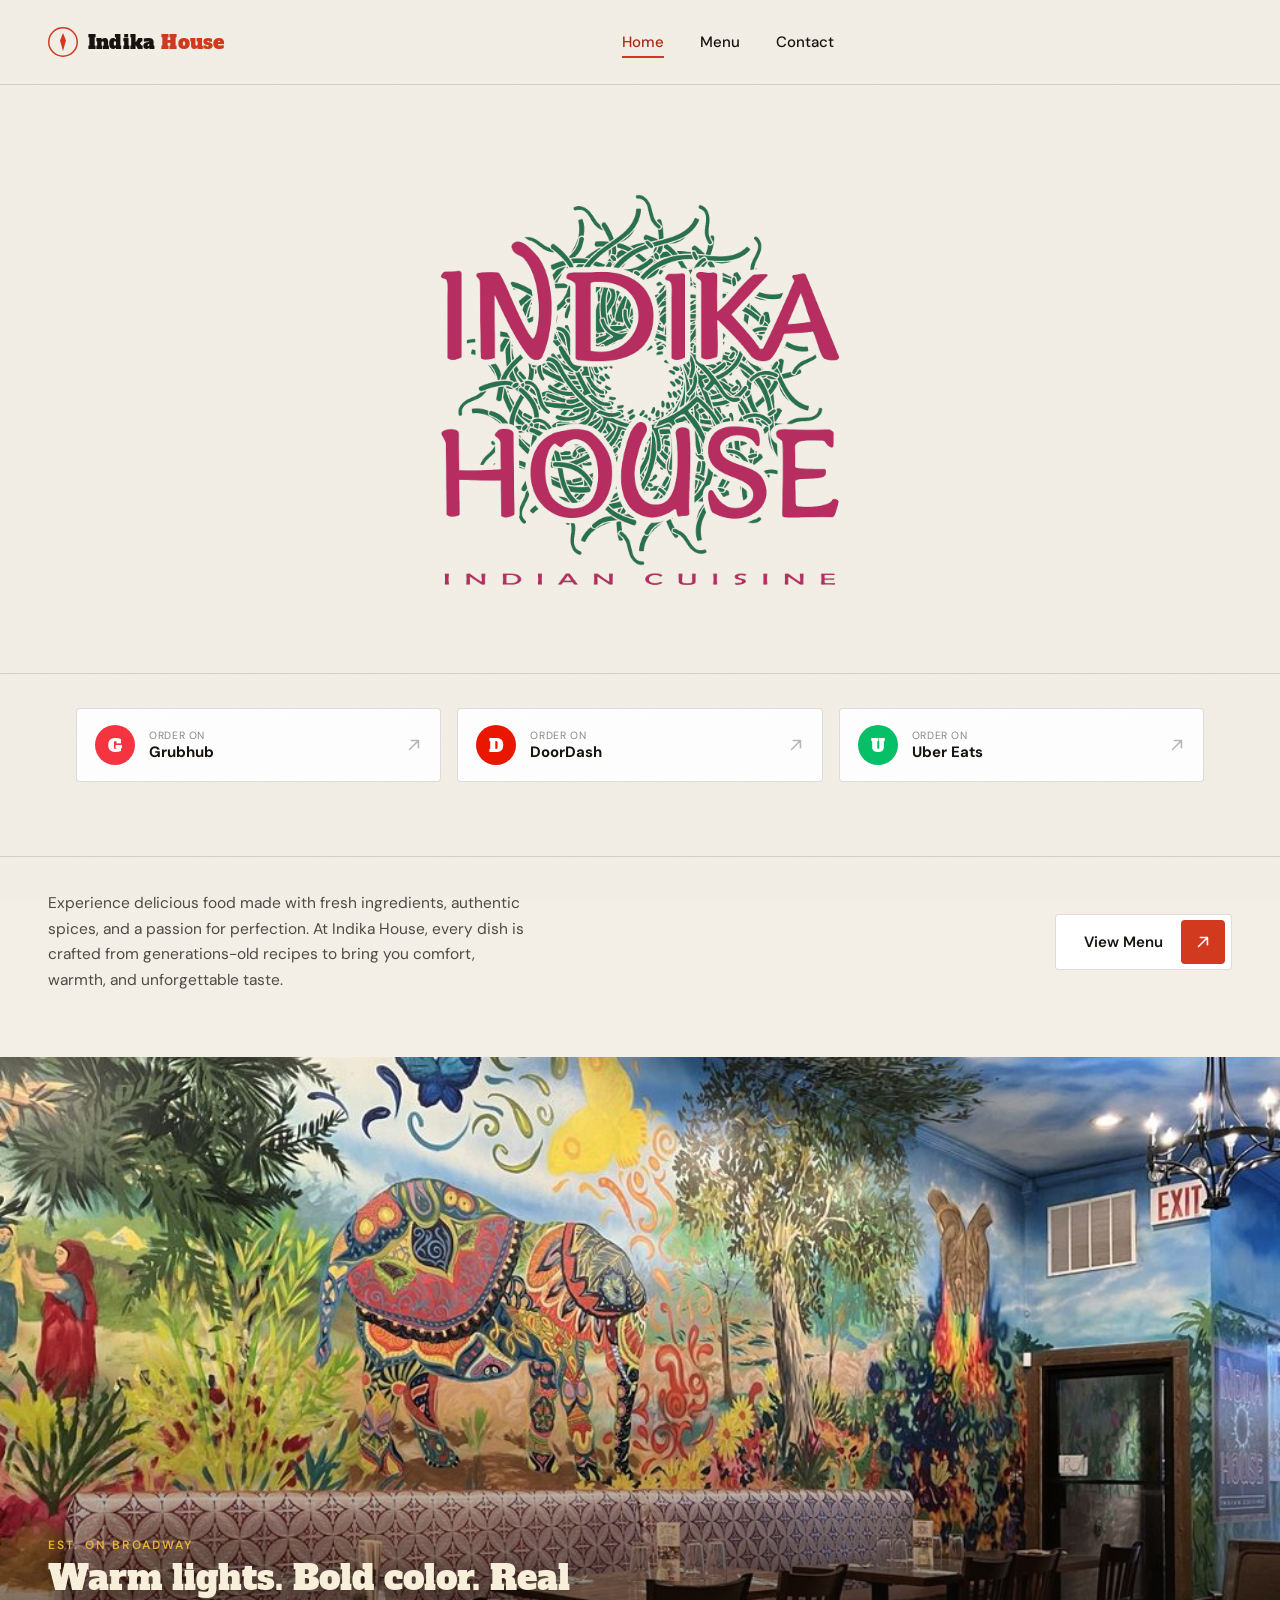
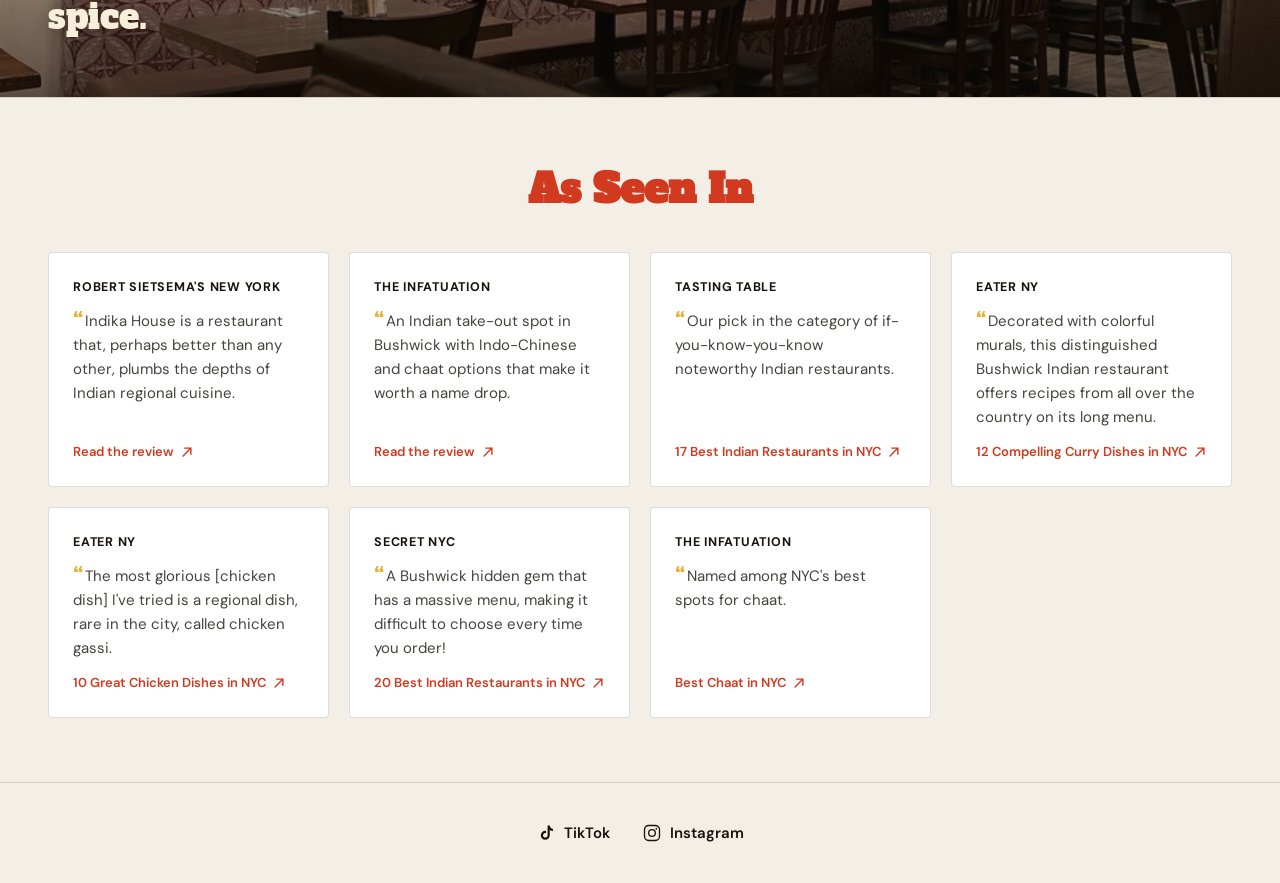
==== commit fba73bc0: "Add an "As Seen In" press section to the homepage Pulled real headlines/quotes from each of the 7 li" ====
--- a/index.html
+++ b/index.html
@@ -194,6 +194,71 @@
     </div>
   </section>
 
+  <section class="press" aria-label="Press and reviews">
+    <div class="wrap">
+      <h2 class="press-title">As Seen In</h2>
+      <div class="press-grid">
+
+        <a class="press-card" href="https://robertsietsema.substack.com/p/indika-house-is-an-overlooked-indian" target="_blank" rel="noopener">
+          <span class="press-outlet">Robert Sietsema's New York</span>
+          <p class="press-quote">Indika House is a restaurant that, perhaps better than any other, plumbs the depths of Indian regional cuisine.</p>
+          <span class="press-cta">Read the review
+            <svg width="14" height="14" viewBox="0 0 18 18" aria-hidden="true"><path d="M4 14L14 4M14 4H6M14 4V12" stroke="currentColor" stroke-width="1.8" fill="none" stroke-linecap="round" stroke-linejoin="round"/></svg>
+          </span>
+        </a>
+
+        <a class="press-card" href="https://www.theinfatuation.com/new-york/reviews/indika-house?ifsb=yes" target="_blank" rel="noopener">
+          <span class="press-outlet">The Infatuation</span>
+          <p class="press-quote">An Indian take-out spot in Bushwick with Indo-Chinese and chaat options that make it worth a name drop.</p>
+          <span class="press-cta">Read the review
+            <svg width="14" height="14" viewBox="0 0 18 18" aria-hidden="true"><path d="M4 14L14 4M14 4H6M14 4V12" stroke="currentColor" stroke-width="1.8" fill="none" stroke-linecap="round" stroke-linejoin="round"/></svg>
+          </span>
+        </a>
+
+        <a class="press-card" href="https://www.tastingtable.com/1129781/best-indian-restaurants-in-nyc/" target="_blank" rel="noopener">
+          <span class="press-outlet">Tasting Table</span>
+          <p class="press-quote">Our pick in the category of if-you-know-you-know noteworthy Indian restaurants.</p>
+          <span class="press-cta">17 Best Indian Restaurants in NYC
+            <svg width="14" height="14" viewBox="0 0 18 18" aria-hidden="true"><path d="M4 14L14 4M14 4H6M14 4V12" stroke="currentColor" stroke-width="1.8" fill="none" stroke-linecap="round" stroke-linejoin="round"/></svg>
+          </span>
+        </a>
+
+        <a class="press-card" href="https://ny.eater.com/maps/12-compelling-curry-dishes-in-nyc" target="_blank" rel="noopener">
+          <span class="press-outlet">Eater NY</span>
+          <p class="press-quote">Decorated with colorful murals, this distinguished Bushwick Indian restaurant offers recipes from all over the country on its long menu.</p>
+          <span class="press-cta">12 Compelling Curry Dishes in NYC
+            <svg width="14" height="14" viewBox="0 0 18 18" aria-hidden="true"><path d="M4 14L14 4M14 4H6M14 4V12" stroke="currentColor" stroke-width="1.8" fill="none" stroke-linecap="round" stroke-linejoin="round"/></svg>
+          </span>
+        </a>
+
+        <a class="press-card" href="https://ny.eater.com/2020/6/12/21273317/nyc-chicken-delivery-takeout-best-coronavirus" target="_blank" rel="noopener">
+          <span class="press-outlet">Eater NY</span>
+          <p class="press-quote">The most glorious [chicken dish] I've tried is a regional dish, rare in the city, called chicken gassi.</p>
+          <span class="press-cta">10 Great Chicken Dishes in NYC
+            <svg width="14" height="14" viewBox="0 0 18 18" aria-hidden="true"><path d="M4 14L14 4M14 4H6M14 4V12" stroke="currentColor" stroke-width="1.8" fill="none" stroke-linecap="round" stroke-linejoin="round"/></svg>
+          </span>
+        </a>
+
+        <a class="press-card" href="https://secretnyc.co/best-indian-restaurants-in-nyc/" target="_blank" rel="noopener">
+          <span class="press-outlet">Secret NYC</span>
+          <p class="press-quote">A Bushwick hidden gem that has a massive menu, making it difficult to choose every time you order!</p>
+          <span class="press-cta">20 Best Indian Restaurants in NYC
+            <svg width="14" height="14" viewBox="0 0 18 18" aria-hidden="true"><path d="M4 14L14 4M14 4H6M14 4V12" stroke="currentColor" stroke-width="1.8" fill="none" stroke-linecap="round" stroke-linejoin="round"/></svg>
+          </span>
+        </a>
+
+        <a class="press-card" href="https://www.theinfatuation.com/new-york/guides/best-chaat-restaurants-nyc" target="_blank" rel="noopener">
+          <span class="press-outlet">The Infatuation</span>
+          <p class="press-quote">Named among NYC's best spots for chaat.</p>
+          <span class="press-cta">Best Chaat in NYC
+            <svg width="14" height="14" viewBox="0 0 18 18" aria-hidden="true"><path d="M4 14L14 4M14 4H6M14 4V12" stroke="currentColor" stroke-width="1.8" fill="none" stroke-linecap="round" stroke-linejoin="round"/></svg>
+          </span>
+        </a>
+
+      </div>
+    </div>
+  </section>
+
 </main>
 
 <footer class="site-footer">
--- a/css/style.css
+++ b/css/style.css
@@ -394,6 +394,80 @@
   transform: translate(2px, -2px);
   color: var(--ink);
 }
+
+/* ---------------------------------------------------------
+   Press / critic review links
+--------------------------------------------------------- */
+.press {
+  padding: 64px 0;
+  border-top: 1px solid var(--line);
+}
+
+.press-title {
+  margin: 0 0 36px;
+  text-align: center;
+  font-family: var(--font-display);
+  font-size: clamp(28px, 4vw, 40px);
+  color: var(--red);
+}
+
+.press-grid {
+  display: grid;
+  grid-template-columns: repeat(auto-fit, minmax(280px, 1fr));
+  gap: 20px;
+}
+
+.press-card {
+  display: flex;
+  flex-direction: column;
+  gap: 14px;
+  padding: 26px 24px;
+  background: #fff;
+  border: 1px solid var(--line);
+  border-radius: 4px;
+  transition: transform 0.2s ease, box-shadow 0.2s ease;
+}
+.press-card:hover {
+  transform: translateY(-3px);
+  box-shadow: 0 12px 26px rgba(23, 20, 15, 0.1);
+}
+
+.press-outlet {
+  font-size: 12.5px;
+  font-weight: 700;
+  letter-spacing: 0.06em;
+  text-transform: uppercase;
+  color: var(--ink);
+}
+
+.press-quote {
+  flex-grow: 1;
+  margin: 0;
+  font-size: 15px;
+  line-height: 1.6;
+  color: rgba(23, 20, 15, 0.8);
+}
+.press-quote::before {
+  content: "\201C";
+  margin-right: 2px;
+  font-family: var(--font-display);
+  font-size: 26px;
+  line-height: 0;
+  color: var(--gold);
+  vertical-align: -5px;
+}
+
+.press-cta {
+  display: inline-flex;
+  align-items: center;
+  gap: 6px;
+  font-size: 13px;
+  font-weight: 600;
+  color: var(--red);
+}
+.press-cta svg { transition: transform 0.2s ease; }
+.press-card:hover .press-cta { color: var(--red-dark); }
+.press-card:hover .press-cta svg { transform: translate(2px, -2px); }
 
 /* ---------------------------------------------------------
    Site footer
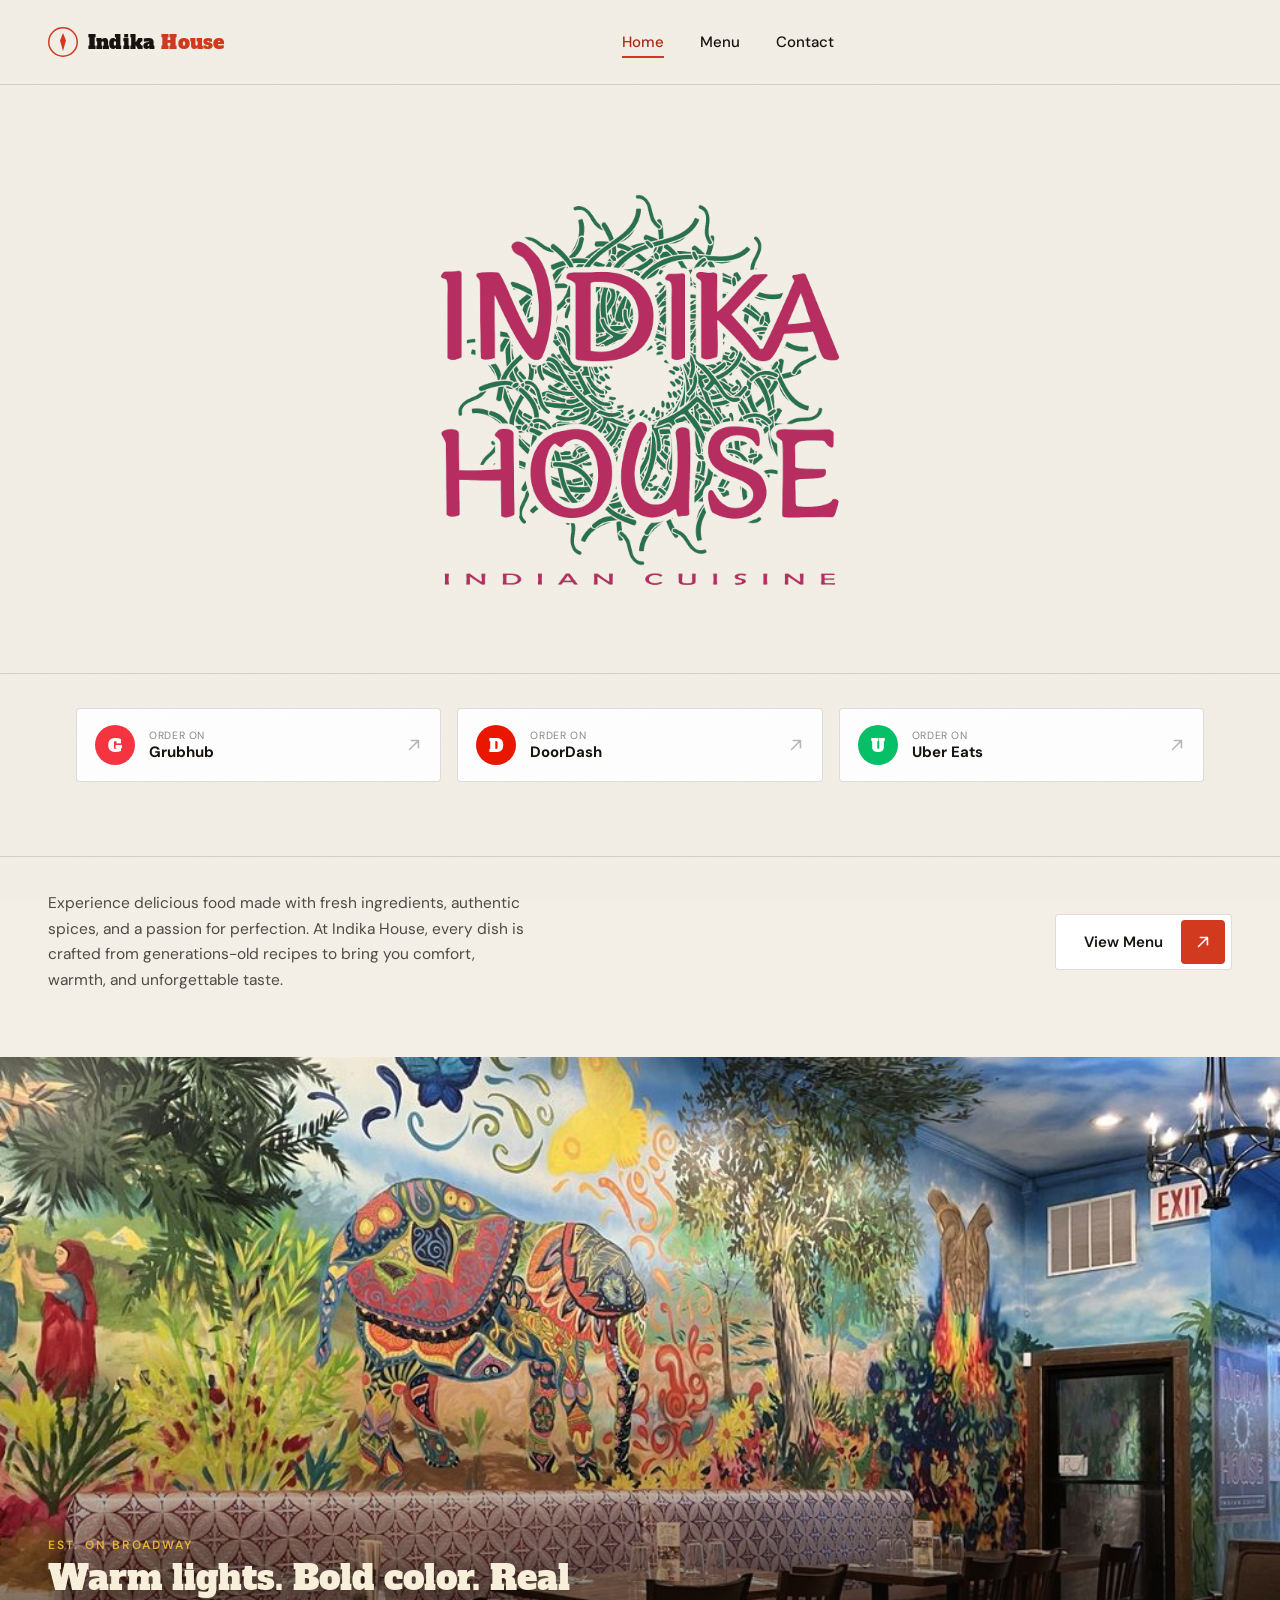
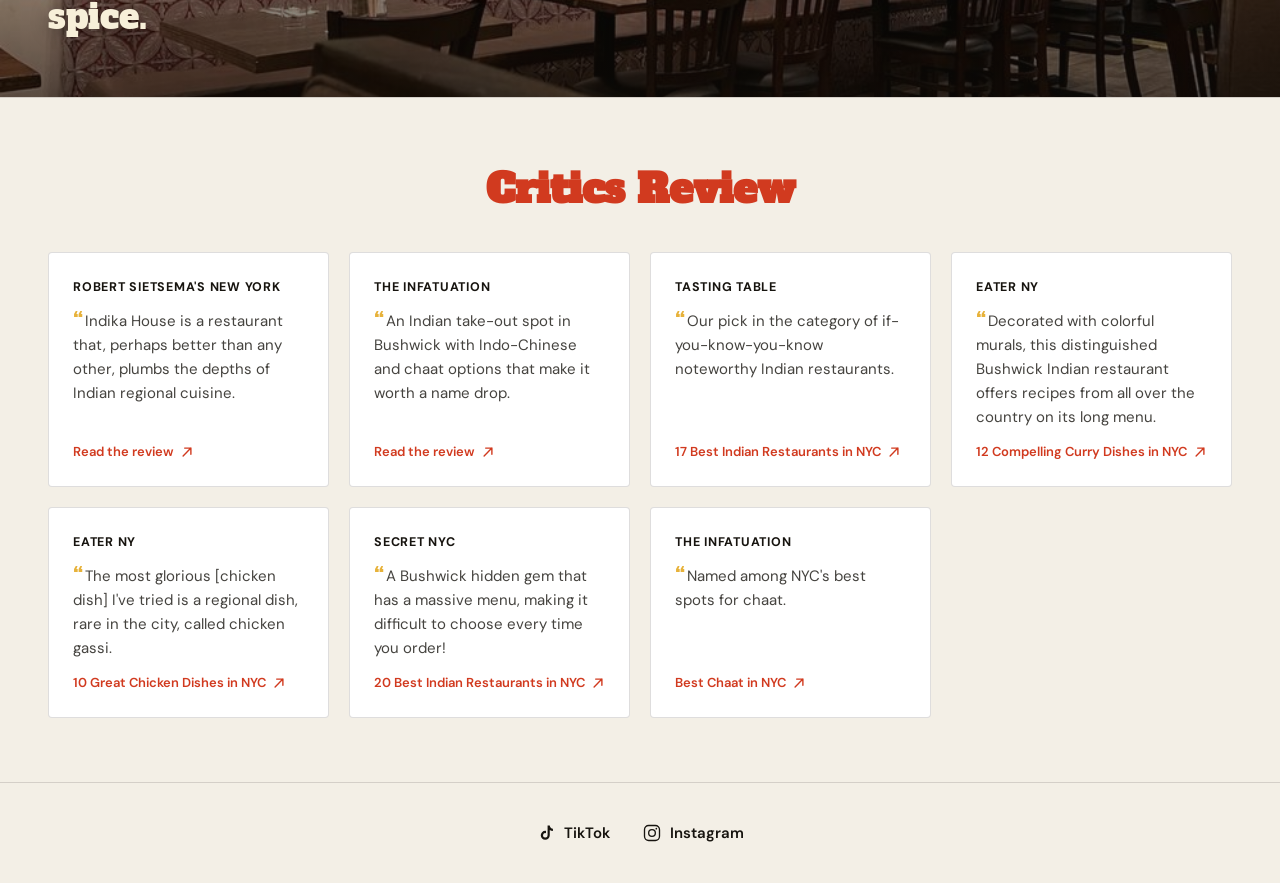
==== commit 1f1ee6b6: "Rename press section heading to "Critics Review"" ====
--- a/index.html
+++ b/index.html
@@ -196,7 +196,7 @@
 
   <section class="press" aria-label="Press and reviews">
     <div class="wrap">
-      <h2 class="press-title">As Seen In</h2>
+      <h2 class="press-title">Critics Review</h2>
       <div class="press-grid">
 
         <a class="press-card" href="https://robertsietsema.substack.com/p/indika-house-is-an-overlooked-indian" target="_blank" rel="noopener">
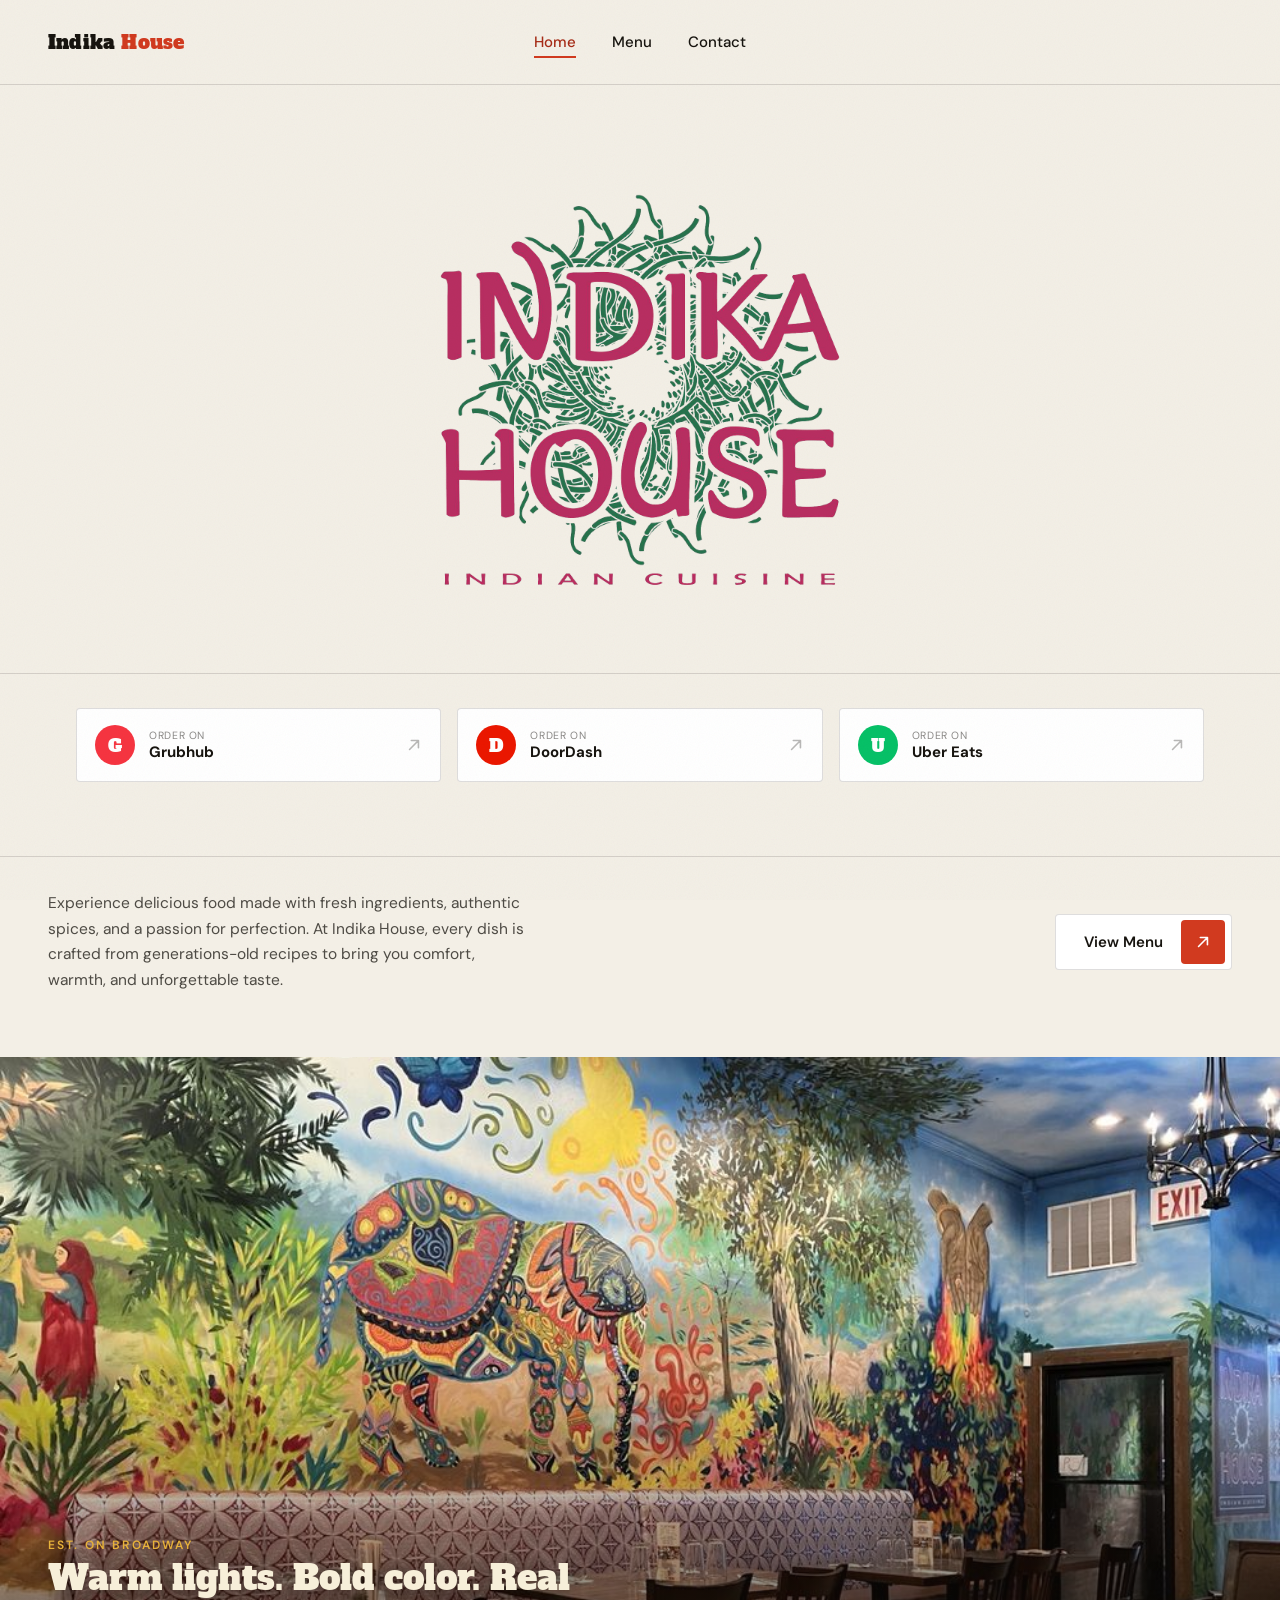
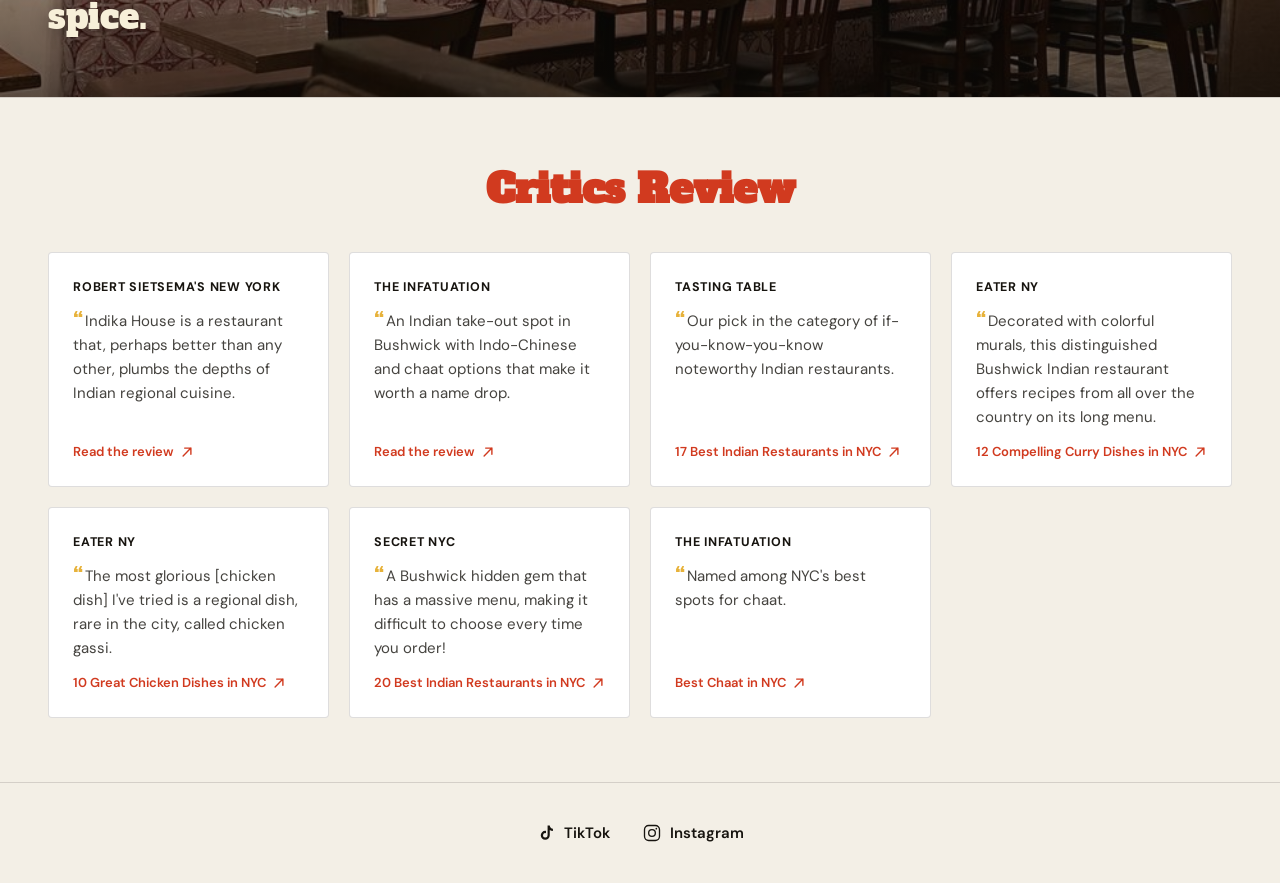
==== commit faca34fa: "Remove the circular diamond icon next to the Indika House wordmark in the nav" ====
--- a/index.html
+++ b/index.html
@@ -82,12 +82,6 @@
 <header class="site-header">
   <div class="wrap header-inner">
     <a href="#top" class="logo">
-      <span class="logo-mark" aria-hidden="true">
-        <svg viewBox="0 0 40 40" width="30" height="30">
-          <circle cx="20" cy="20" r="19" fill="none" stroke="currentColor" stroke-width="2"/>
-          <path d="M20 8 L24 18 L20 32 L16 18 Z" fill="currentColor"/>
-        </svg>
-      </span>
       <span class="logo-text">Indika <span class="logo-text-accent">House</span></span>
     </a>
 
--- a/css/style.css
+++ b/css/style.css
@@ -91,9 +91,9 @@
 }
 
 .header-inner {
-  display: flex;
-  align-items: center;
-  justify-content: space-between;
+  display: grid;
+  grid-template-columns: 1fr auto 1fr;
+  align-items: center;
   gap: 24px;
   height: 84px;
 }
@@ -103,8 +103,9 @@
   align-items: center;
   gap: 10px;
   flex-shrink: 0;
-}
-.logo-mark { color: var(--red); display: flex; }
+  grid-column: 1;
+  justify-self: start;
+}
 .logo-text {
   font-family: var(--font-display);
   font-size: 19px;
@@ -119,6 +120,8 @@
   gap: 36px;
   font-size: 15px;
   font-weight: 500;
+  grid-column: 2;
+  justify-self: center;
 }
 .main-nav a {
   display: inline-flex;
@@ -145,10 +148,13 @@
 .header-actions {
   display: flex;
   align-items: center;
+  justify-content: flex-end;
   gap: 22px;
   font-size: 15px;
   font-weight: 500;
   flex-shrink: 0;
+  grid-column: 3;
+  justify-self: end;
 }
 .menu-toggle {
   display: none;
